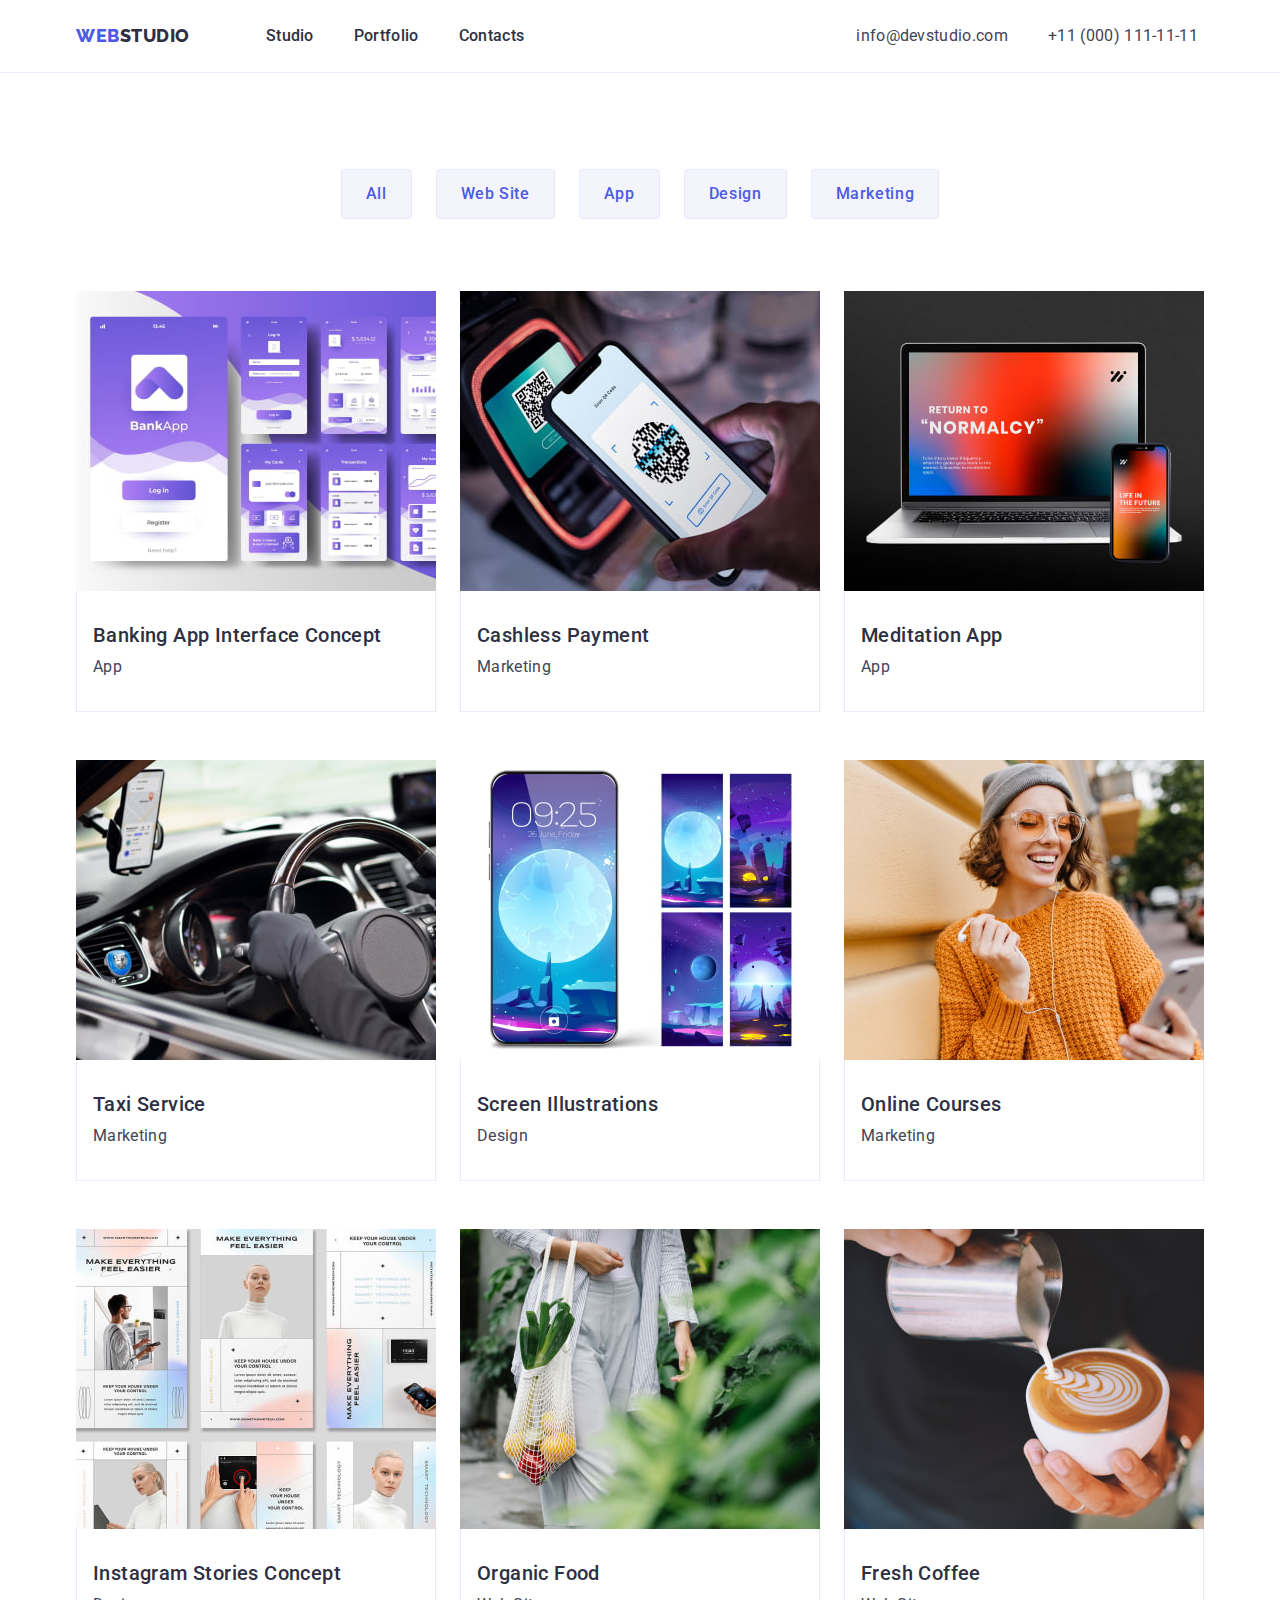
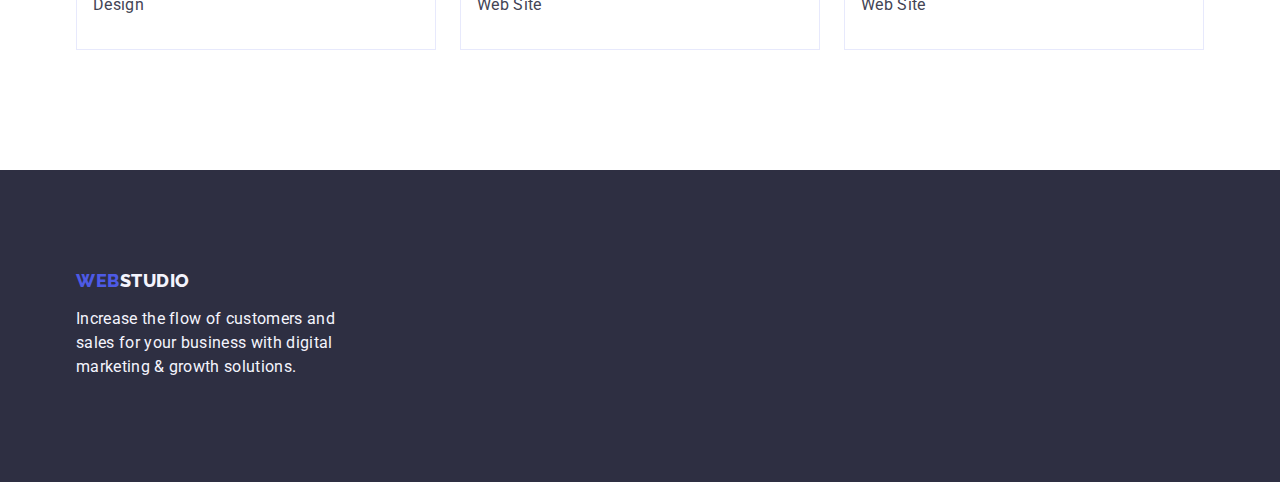
==== portfolio.html @ f4043cd1 "1" ====
<!DOCTYPE html>
<html lang="en">
  <head>
    <link
      href="
      https://cdn.jsdelivr.net/npm/modern-normalize@1.1.0/modern-normalize.min.css"
      rel="stylesheet"
    />
    <meta charset="UTF-8" />
    <meta name="description" content="WebStudio" />
    <title>Portfolio</title>
    <link rel="stylesheet" href="./css/styles.css" />
    <link rel="preconnect" href="https://fonts.googleapis.com" />
    <link rel="preconnect" href="https://fonts.gstatic.com" crossorigin />

    <link
      href="https://fonts.googleapis.com/css2?family=Raleway:ital,wght@0,400;0,500;0,600;0,800;1,700&family=Roboto:wght@400;500;700;900&display=swap"
      rel="stylesheet"
    />
  </head>
  <body>
    <!-- Head of the page -->

    <header class="header">
      <div class="header-container container">
        <nav class="nav">
          <a class="logo-link link" href="./index.html"
            >Web<span class="studioword">Studio</span></a
          >
          <ul class="nav-list list">
            <li class="item"><a class="link" href="./index.html">Studio</a></li>
            <li class="item">
              <a class="link" href="./portfolio.html">Portfolio</a>
            </li>
            <li class="item"><a class="link" href="">Contacts</a></li>
          </ul>
        </nav>
        <!-- Addresses -->
        <address class="address">
          <ul class="contacts-list list">
            <li class="item">
              <a class="contact-link link" href="mailto:info@devstudio.com"
                >info@devstudio.com</a
              >
            </li>
            <li class="item">
              <a class="contact-link link" href="tel:+110001111111"
                >+11 (000) 111-11-11</a
              >
            </li>
          </ul>
        </address>
      </div>
    </header>
    <!-- Main content -->
    <main>
      <section class="filers-section">
        <div class="filters-container container">
          <h1 hidden>Portfolio</h1>
          <!-- Filters section -->
          <ul class="button-list list">
            <li class="item">
              <button type="button" class="filter-button">All</button>
            </li>
            <li class="item">
              <button type="button" class="filter-button">Web Site</button>
            </li>
            <li class="item">
              <button type="button" class="filter-button">App</button>
            </li>
            <li class="item">
              <button type="button" class="filter-button">Design</button>
            </li>
            <li class="item">
              <button type="button" class="filter-button">Marketing</button>
            </li>
          </ul>
          <!-- Portfolio-links-section -->
          <ul class="portfolio-list list">
            <li class="portfolio-card">
              <a class="link" href="">
                <img
                  src="./images/Img-portfolio/Banking-app.jpg"
                  alt="Banking-App"
                />
                <div class="portfolio-card-content">
                  <h2 class="main-text">Banking App Interface Concept</h2>
                  <p class="type">App</p>
                </div>
              </a>
            </li>
            <li class="portfolio-card">
              <a class="link" href="">
                <img
                  src="./images/Img-portfolio/cashless-payment.jpg"
                  alt="cashless-payment"
                />
                <div class="portfolio-card-content">
                  <h2 class="main-text">Cashless Payment</h2>
                  <p class="type">Marketing</p>
                </div>
              </a>
            </li>
            <li class="portfolio-card">
              <a class="link" href="">
                <img
                  src="./images/Img-portfolio/meditanion-app.jpg"
                  alt="Meditation-app"
                />
                <div class="portfolio-card-content">
                  <h2 class="main-text">Meditation App</h2>
                  <p class="type">App</p>
                </div>
              </a>
            </li>

            <li class="portfolio-card">
              <a class="link" href="">
                <img src="./images/Img-portfolio/taxi-service.jpg" alt="Taxi" />
                <div class="portfolio-card-content">
                  <h2 class="main-text">Taxi Service</h2>
                  <p class="type">Marketing</p>
                </div>
              </a>
            </li>
            <li class="portfolio-card">
              <a class="link" href="">
                <img
                  src="./images/Img-portfolio/screen-illustrations.jpg"
                  alt="screen-illustrations"
                />
                <div class="portfolio-card-content">
                  <h2 class="main-text">Screen Illustrations</h2>
                  <p class="type">Design</p>
                </div>
              </a>
            </li>
            <li class="portfolio-card">
              <a class="link" href="">
                <img
                  src="./images/Img-portfolio/online-courses.jpg"
                  alt="online-courses"
                />
                <div class="portfolio-card-content">
                  <h2 class="main-text">Online Courses</h2>
                  <p class="type">Marketing</p>
                </div>
              </a>
            </li>

            <li class="portfolio-card">
              <a class="link" href="">
                <img
                  src="./images/Img-portfolio/istagram-stores.jpg"
                  alt="instagram-storles"
                />
                <div class="portfolio-card-content">
                  <h2 class="main-text">Instagram Stories Concept</h2>
                  <p class="type">Design</p>
                </div>
              </a>
            </li>
            <li class="portfolio-card">
              <a class="link" href="">
                <img
                  src="./images/Img-portfolio/organic-food.jpg"
                  alt="organic-food"
                />
                <div class="portfolio-card-content">
                  <h2 class="main-text">Organic Food</h2>
                  <p class="type">Web Site</p>
                </div>
              </a>
            </li>
            <li class="portfolio-card">
              <a class="link" href="">
                <img
                  src="./images/Img-portfolio/fresh-coffee.jpg"
                  alt="Coffee"
                />
                <div class="portfolio-card-content">
                  <h2 class="main-text">Fresh Coffee</h2>
                  <p class="type">Web Site</p>
                </div>
              </a>
            </li>
          </ul>
        </div>
      </section>
    </main>
    <!-- Footer section -->
    <footer class="footer">
      <div class="footer-container container">
        <a class="footer-logo-link link" href="./index.html"
          >Web<span class="footer-second-logoword">Studio</span></a
        >
        <p class="footer-text">
          Increase the flow of customers and sales for your business with
          digital marketing & growth solutions.
        </p>
      </div>
    </footer>
  </body>
</html>
---- css/styles.css ----
:root {
  --title-color: #2e2f42;
  --text-color: #434455;
  --button-text-collor: #4d5ae5;
  --button-bacground-collor: #f4f4fd;
  --main-text: Roboto;
  --Logo-text: Raleway;
  --hover-color: #404bbf;
  --main-bacground-color: #ffffff;
}
html {
  box-sizing: border-box;
}
*,
*::before,
*::after {
  box-sizing: inherit;
}
img {
  display: block;
}
.container {
  width: 1158px;
  padding-left: 15px;
  padding-right: 15px;
  margin: 0 auto;
}
.link {
  text-decoration: none;
}
.list {
  list-style: none;
}
body {
  font-family: "Roboto", sans-serif;
  color: var(--text-color);
  background-color: var(--main-bacground-color);
}
/* Header */
.header-container {
  display: flex;
  align-items: center;
}
.header {
  background-color: #ffffff;
  border-bottom: 1px solid #e7e9fc;
}
/* Header LOGO */
.studioword {
  font-family: "Raleway", sans-serif;
  font-style: normal;
  font-weight: 800;
  font-size: 18px;
  line-height: 1.17;
  align-items: center;
  letter-spacing: 0.03em;
  color: var(--title-color);
}
.logo-link {
  text-decoration: none;
  font-family: "Raleway", sans-serif;
  font-style: normal;
  font-weight: 800;
  font-size: 18px;
  line-height: 1.17;
  letter-spacing: 0.03em;
  text-transform: uppercase;
  color: #4d5ae5;

  margin-right: 76px;
}
/* Navigation */

.nav-list {
  display: flex;
  padding: 0;
  margin: 0;
}
.nav {
  display: flex;
  align-items: center;
}
.nav-list .link {
  list-style: none;
  font-family: var(--main-text);
  font-style: normal;
  text-decoration: none;
  font-weight: 500;
  font-size: 16px;
  line-height: 1.5;
  letter-spacing: 0.02em;
  color: var(--title-color);
  text-decoration: none;

  display: block;
  padding-top: 24px;
  padding-bottom: 24px;
}
.nav-list .item:not(:last-child) {
  margin-right: 40px;
}
.nav-list .link:hover,
.nav-list .link:focus {
  color: var(--hover-color);
}

/* Addresses */
.address {
  margin-left: 332px;
}
.contacts-list {
  display: flex;
  margin: 0;
  padding: 0;
}
.contacts-list .item:not(:last-child) {
  margin-right: 40px;
}
.address {
  font-style: normal;
}
.contact-link {
  font-family: var(--main-text);
  font-style: normal;
  font-weight: 400;
  font-size: 16px;
  line-height: 1.5;
  letter-spacing: 0.02em;
  color: var(--text-color);
  text-decoration: none;
}
.contact-link:hover,
.contact-link:focus {
  color: var(--hover-color);
}
/* Hero section */
.hero {
  background: #2e2f42;
  height: 600px;
  margin: 0;
  padding-top: 188px;
  padding-bottom: 188px;
}
.hero-title {
  font-family: var(--main-text);
  font-style: normal;
  font-weight: 700;
  font-size: 56px;
  line-height: 1.07;
  letter-spacing: 0.02em;
  color: #ffffff;
  max-width: 496px;
  margin-bottom: 48px;
  margin-top: 0px;
  margin-left: auto;
  margin-right: auto;
}
.button {
  background: #4d5ae5;
  font-family: "Roboto", sans-serif;
  font-style: normal;
  font-weight: 500;
  font-size: 16px;
  line-height: 1.5;
  letter-spacing: 0.04em;
  color: #ffffff;
  cursor: pointer;

  display: block;
  min-width: 169px;
  padding: 16px 32px;
  margin: 0;
  box-shadow: 0px 4px 4px rgba(0, 0, 0, 0.15);
  border-radius: 4px;
  border: none;
  margin-left: auto;
  margin-right: auto;
}
.button:hover,
.button:focus {
  background: var(--hover-color);
}
/* Features */
.futures {
  padding-top: 120px;
  padding-bottom: 120px;
}
.features-list {
  margin-top: 0px;
  margin-bottom: 0px;
  padding: 0;
  display: flex;
}
.features-item {
  width: 264px;
}
.features-item:not(:last-child) {
  margin-right: 24px;
}
.subject-features {
  font-weight: 800;
  font-family: var(--main-text);
  font-style: normal;
  font-weight: 500;
  font-size: 20px;
  line-height: 1.2;
  letter-spacing: 0.02em;
  color: var(--title-color);
  margin-top: 0px;
  margin-bottom: 8px;
}
.text-features {
  font-weight: 800;
  font-family: var(--main-text);
  font-style: normal;
  font-weight: 400;
  font-size: 16px;
  line-height: 1.5;
  letter-spacing: 0.02em;
  color: var(--text-color);
  margin-top: 0px;
  margin-bottom: 0px;
}
/* What are we doing */
.whatwedo-section {
  padding-bottom: 120px;
}
.business-list {
  padding: 0;
  display: flex;
  margin: 0;
}
.title {
  font-family: var(--main-text);
  font-style: normal;
  font-weight: 700;
  font-size: 36px;
  line-height: 1.11;
  text-align: center;
  letter-spacing: 0.02em;
  text-transform: capitalize;
  color: var(--title-color);
  margin-top: 0px;
  margin-left: auto;
  margin-right: auto;
  margin-bottom: 72px;
}
.business-list .item:not(:last-child) {
  margin-right: 24px;
}

/* Team section */
.team-section {
  background: #f4f4fd;
  padding-top: 120px;
  padding-bottom: 120px;
}
.team-list {
  margin: 0px;
  display: flex;
  padding: 0;
}
.team-member {
  background: var(--main-bacground-color);
  width: 264px;
  box-shadow: 0px 1px 6px rgba(46, 47, 66, 0.08),
    0px 1px 1px rgba(46, 47, 66, 0.16), 0px 2px 1px rgba(46, 47, 66, 0.08);
  border-radius: 0px 0px 4px 4px;
}
.team-list .team-member:not(:last-child) {
  margin-right: 24px;
}
.name-text {
  font-family: var(--main-text);
  font-style: normal;
  font-weight: 500;
  font-size: 20px;
  line-height: 1.2;
  text-align: center;
  letter-spacing: 0.02em;
  color: var(--title-color);
  margin-top: 0px;
  margin-bottom: 8px;
}
.position-text {
  font-family: var(--main-text);
  font-style: normal;
  font-weight: 400;
  font-size: 16px;
  line-height: 1.5;
  text-align: center;
  letter-spacing: 0.02em;
  color: var(--text-color);
  margin: 0px;
}
.card-content {
  padding: 32px 16px;
}
/* Footer */
.footer {
  background: var(--title-color);
  height: 312px;
  padding-top: 100px;
  padding-bottom: 100px;
}

.footer-logo-link {
  text-decoration: none;
  font-family: "Raleway", sans-serif;
  font-style: normal;
  font-weight: 800;
  font-size: 18px;
  line-height: 1.17;
  letter-spacing: 0.03em;
  text-transform: uppercase;
  color: #4d5ae5;

  margin-bottom: 16px;
  display: inline-block;
}
.footer-second-logoword {
  font-family: "Raleway", sans-serif;
  font-style: normal;
  font-weight: 800;
  font-size: 18px;
  line-height: 1.17;
  letter-spacing: 0.03em;
  text-transform: uppercase;
  color: #f4f4fd;
}
.footer-text {
  font-family: var(--main-text);
  font-style: normal;
  font-weight: 400;
  font-size: 16px;
  line-height: 1.5;
  letter-spacing: 0.02em;
  color: #f4f4fd;
  margin-bottom: 0px;
  margin-top: 0px;
  width: 264px;
}

/* Portfolio page */
/* Header is the same as at the main page */
/* Filters section */
/* buttons menu */
.filers-section {
  padding-top: 96px;
  padding-bottom: 120px;
}
.button-list {
  display: flex;
  padding-left: 0;
  justify-content: center;
  margin-bottom: 72px;
  margin-top: 0;
}
.button-list .item:not(:last-child) {
  margin-right: 24px;
}
.filter-button {
  background: var(--button-bacground-collor);
  font-family: "Roboto", sans-serif;
  font-style: normal;
  font-weight: 500;
  font-size: 16px;
  line-height: 1.5;
  letter-spacing: 0.04em;
  color: var(--button-text-collor);
  cursor: pointer;

  border: 1px solid #e7e9fc;
  border-radius: 4px;

  padding: 12px 24px;
}

.filter-button:hover,
.filter-button:focus {
  background: #404bbf;
  color: #ffffff;
  border: 1px solid transparent;
}
/* Portfolio-links-section */
.portfolio-list .link {
  text-decoration: none;
  list-style: none;
}
.portfolio-list {
  margin-bottom: 0px;
  display: flex;
  flex-wrap: wrap;
  padding-left: 0;
  margin-top: 0;
}
.portfolio-card {
  width: 360px;
  margin-right: 24px;
  margin-bottom: 48px;
}
.portfolio-card:nth-child(3n) {
  margin-right: 0;
}
.portfolio-card:nth-last-child(-n + 3) {
  margin-bottom: 0px;
}
.portfolio-card-content {
  padding: 32px 16px;
  border: 1px solid #e7e9fc;
  border-top: none;
}

.main-text {
  font-family: var(--main-text);
  font-style: normal;
  font-weight: 500;
  font-size: 20px;
  line-height: 1.2;
  color: var(--title-color);
  letter-spacing: 0.02em;
  text-decoration: none;
  margin-top: 0px;
  margin-bottom: 8px;
}
.type {
  font-family: var(--main-text);
  font-style: normal;
  font-weight: 400;
  font-size: 16px;
  line-height: 1.5;
  letter-spacing: 0.02em;
  color: var(--text-color);
  margin: 0;
}
/* Portfolio Footer */
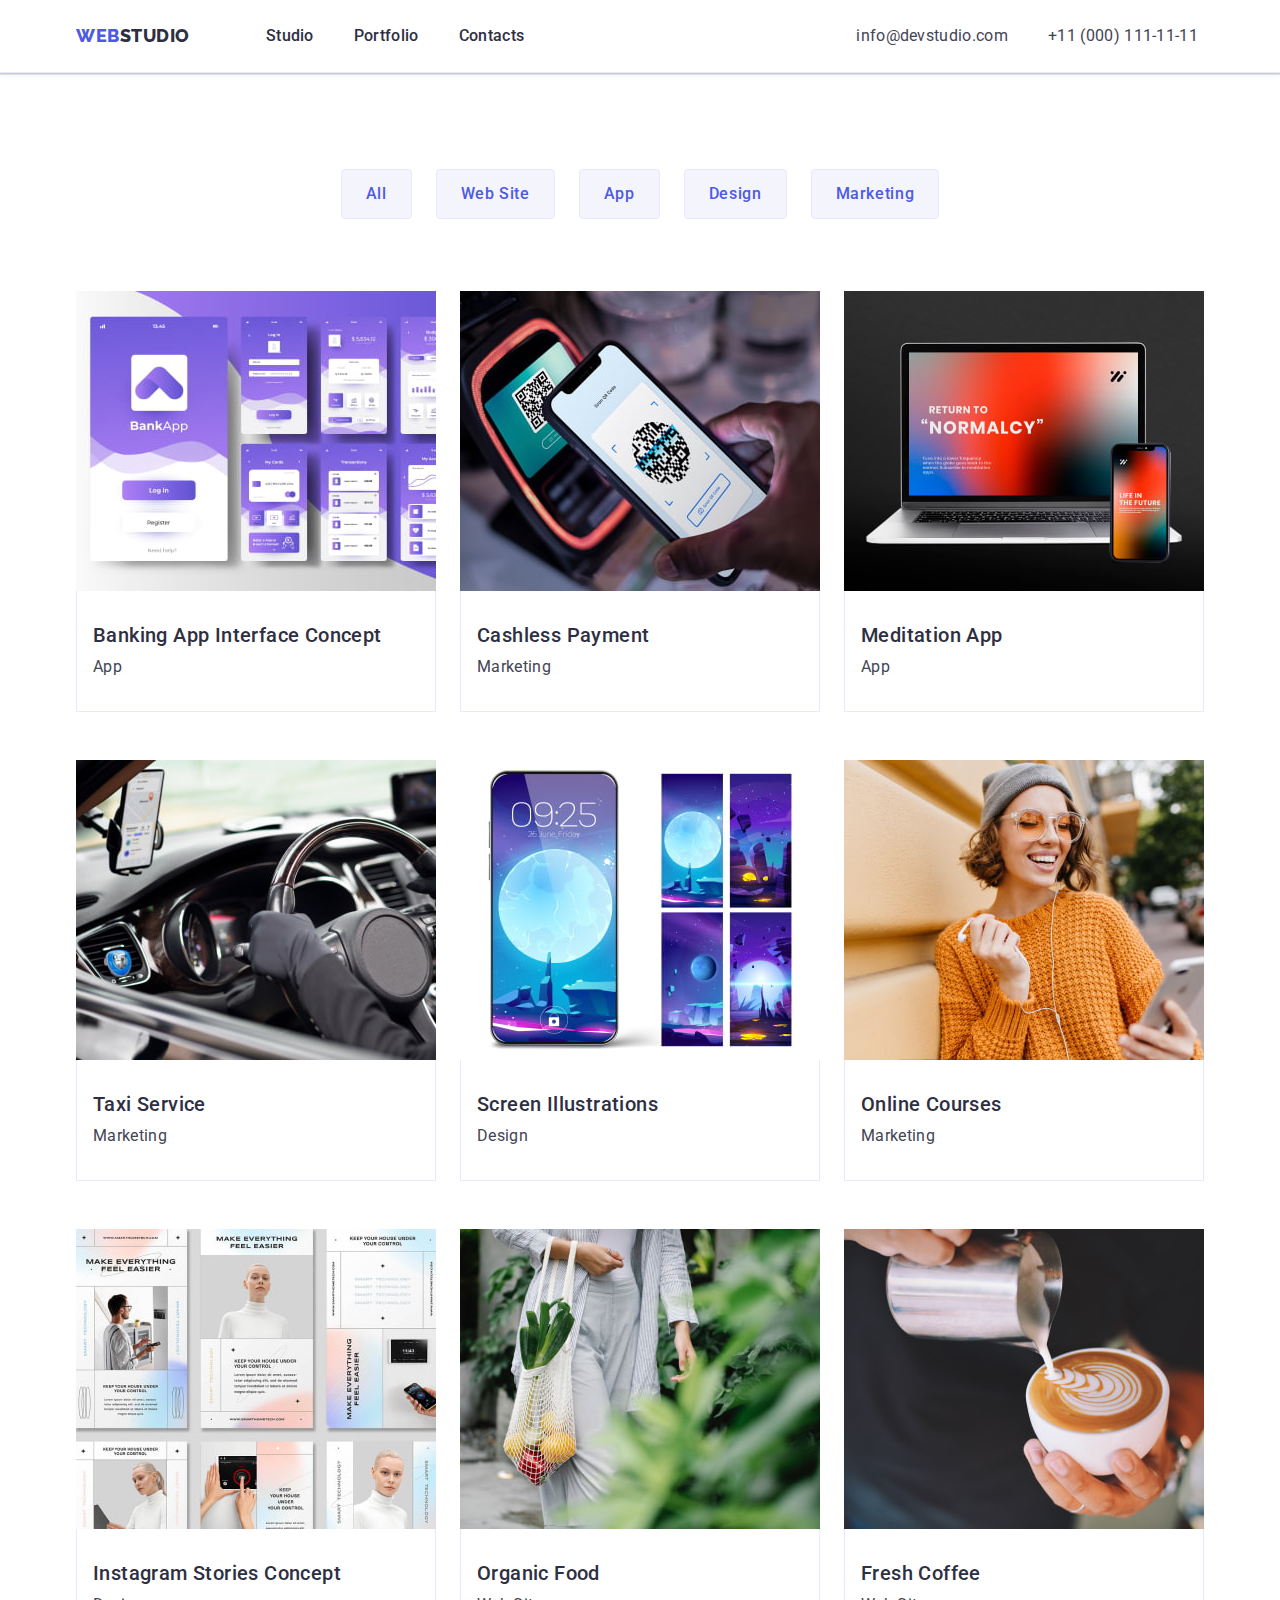
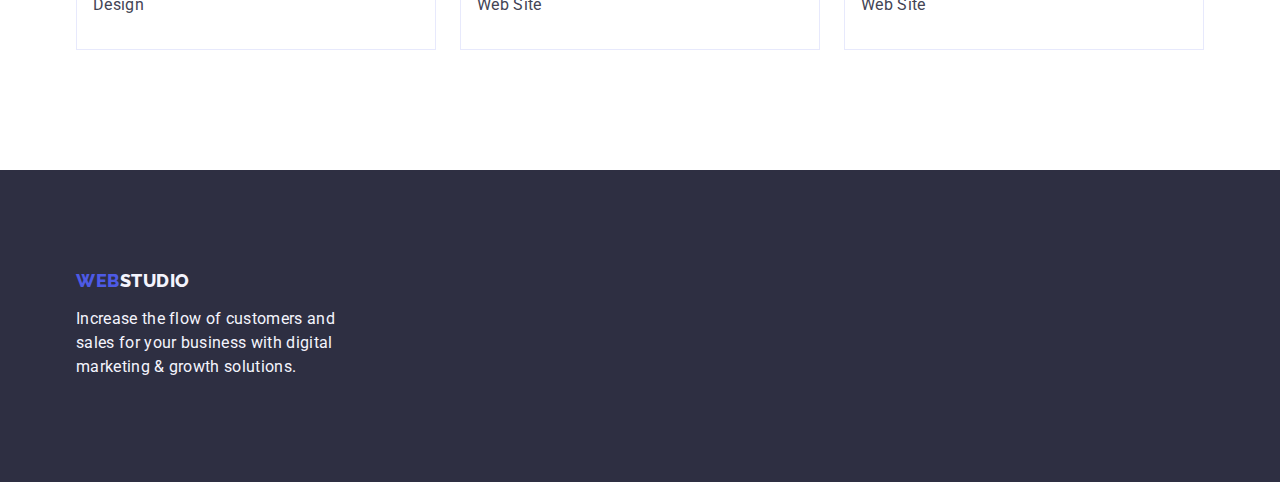
==== commit 0f668963: "1" ====
--- a/portfolio.html
+++ b/portfolio.html
@@ -56,7 +56,7 @@
     <main>
       <section class="filers-section">
         <div class="filters-container container">
-          <h1 hidden>Portfolio</h1>
+          <h1 class="visually-hidden">Portfolio</h1>
           <!-- Filters section -->
           <ul class="button-list list">
             <li class="item">
--- a/css/styles.css
+++ b/css/styles.css
@@ -18,6 +18,8 @@
 }
 img {
   display: block;
+  max-width: 100%;
+  height: auto;
 }
 .container {
   width: 1158px;
@@ -36,6 +38,30 @@
   color: var(--text-color);
   background-color: var(--main-bacground-color);
 }
+
+.visually-hidden {
+  position: absolute;
+  width: 1px;
+  height: 1px;
+  margin: -1px;
+  border: 0;
+  padding: 0;
+
+  white-space: nowrap;
+  clip-path: inset(100%);
+  clip: rect(0 0 0 0);
+  overflow: hidden;
+}
+
+h1,
+h2,
+h3,
+h4,
+h5,
+h6,
+p {
+  margin: 0;
+}
 /* Header */
 .header-container {
   display: flex;
@@ -44,7 +70,10 @@
 .header {
   background-color: #ffffff;
   border-bottom: 1px solid #e7e9fc;
-}
+  box-shadow: 0px 2px 1px rgba(46, 47, 66, 0.08),
+    0px 1px 1px rgba(46, 47, 66, 0.16), 0px 1px 6px rgba(46, 47, 66, 0.08);
+}
+
 /* Header LOGO */
 .studioword {
   font-family: "Raleway", sans-serif;
@@ -136,11 +165,23 @@
 /* Hero section */
 .hero {
   background: #2e2f42;
+  background-image: linear-gradient(
+      to right,
+      rgba(46, 47, 66, 0.7),
+      rgba(46, 47, 66, 0.7)
+    ),
+    url(../images/img-background/people-office\ 1.jpg);
+  background-repeat: no-repeat;
+  background-size: cover;
   height: 600px;
   margin: 0;
   padding-top: 188px;
   padding-bottom: 188px;
-}
+  max-width: 1440px;
+  margin-left: auto;
+  margin-right: auto;
+}
+
 .hero-title {
   font-family: var(--main-text);
   font-style: normal;
@@ -295,6 +336,23 @@
 }
 .card-content {
   padding: 32px 16px;
+}
+/* Customers */
+.customers {
+  margin: 120px 156px;
+}
+.customers-list {
+  margin: 0;
+  display: flex;
+  padding: 0;
+}
+.customers-item {
+  border: 1px solid #8e8f99;
+  width: 168px;
+  height: 88px;
+}
+.customers-list .customers-item:not(:last-child) {
+  margin-right: 24px;
 }
 /* Footer */
 .footer {
@@ -381,6 +439,8 @@
   background: #404bbf;
   color: #ffffff;
   border: 1px solid transparent;
+  box-shadow: 0px 3px 1px rgba(0, 0, 0, 0.1), 0px 2px 1px rgba(0, 0, 0, 0.08),
+    0px 2px 2px rgba(0, 0, 0, 0.12);
 }
 /* Portfolio-links-section */
 .portfolio-list .link {
@@ -405,6 +465,10 @@
 .portfolio-card:nth-last-child(-n + 3) {
   margin-bottom: 0px;
 }
+.portfolio-card :hover {
+  box-shadow: 0px 1px 6px rgba(46, 47, 66, 0.08),
+    0px 1px 1px rgba(46, 47, 66, 0.16), 0px 2px 1px rgba(46, 47, 66, 0.08);
+}
 .portfolio-card-content {
   padding: 32px 16px;
   border: 1px solid #e7e9fc;
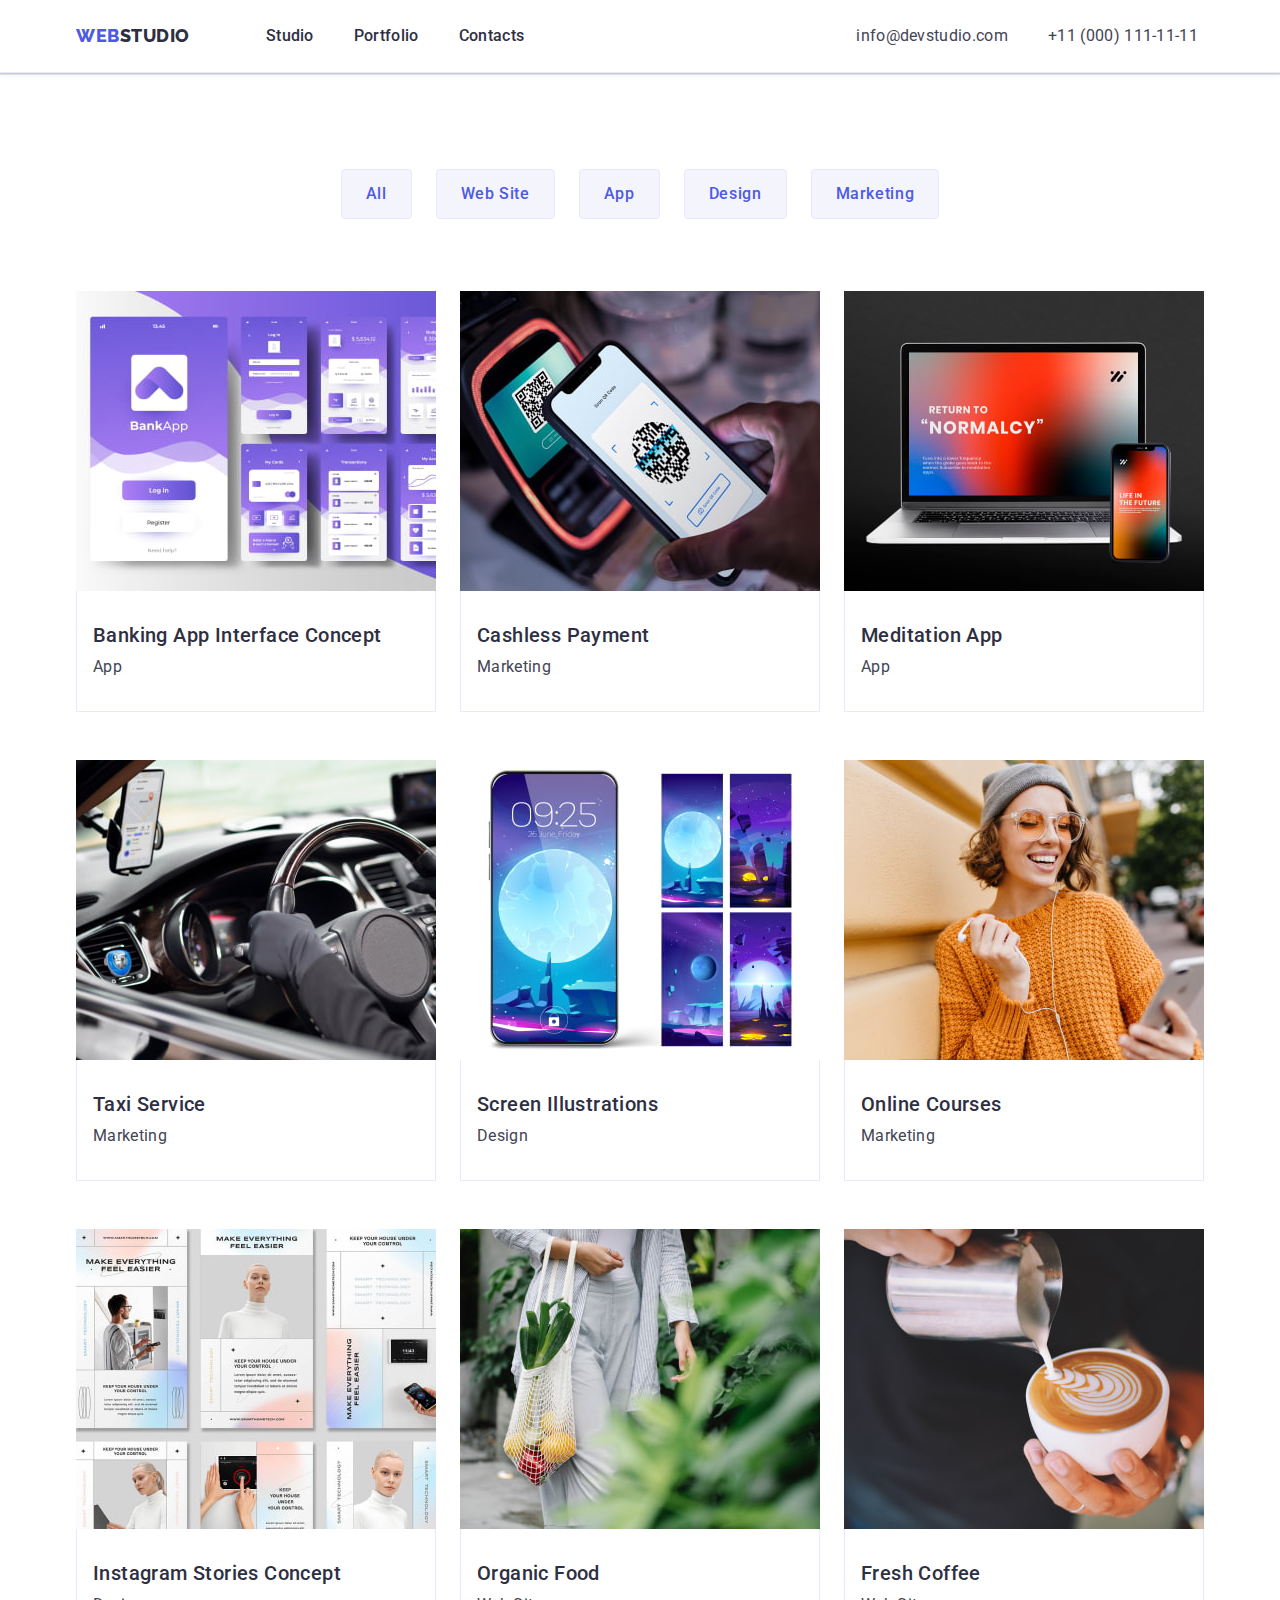
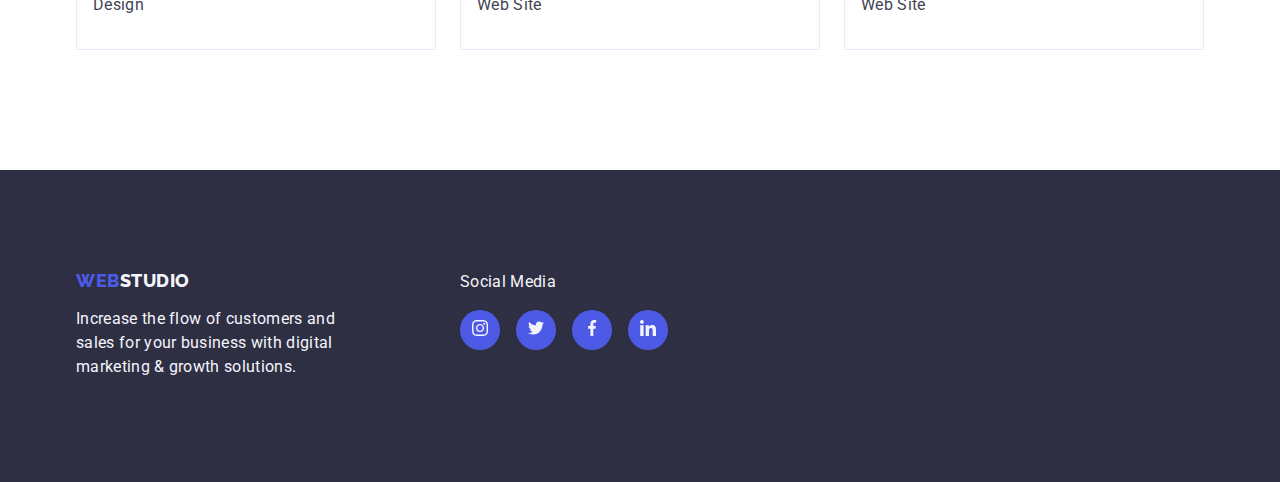
==== commit 74ffebf9: "1" ====
--- a/portfolio.html
+++ b/portfolio.html
@@ -191,13 +191,60 @@
     <!-- Footer section -->
     <footer class="footer">
       <div class="footer-container container">
-        <a class="footer-logo-link link" href="./index.html"
-          >Web<span class="footer-second-logoword">Studio</span></a
-        >
-        <p class="footer-text">
-          Increase the flow of customers and sales for your business with
-          digital marketing & growth solutions.
-        </p>
+        <div class="footer-part1">
+          <a class="footer-logo-link link" href="./index.html"
+            >Web<span class="footer-second-logoword">Studio</span></a
+          >
+          <p class="footer-text">
+            Increase the flow of customers and sales for your business with
+            digital marketing & growth solutions.
+          </p>
+        </div>
+        <div class="footer-social">
+          <p class="footer-text">Social Media</p>
+          <ul class="footer-socials list">
+            <li class="footer-social-media-link link">
+              <a
+                href=""
+                target="_blank"
+                rel="noopener noreferrer"
+                aria-label="icon-instagram"
+                ><svg class="footer-social-icon" width="16" height="16">
+                  <use href="/images/icons.svg#icon-instagram"></use></svg
+              ></a>
+            </li>
+            <li class="footer-social-media-link">
+              <a
+                href=""
+                target="_blank"
+                rel="noopener noreferrer"
+                aria-label="icon-twitter"
+                ><svg class="footer-social-icon" width="16" height="16">
+                  <use href="/images/icons.svg#icon-twitter"></use></svg
+              ></a>
+            </li>
+            <li class="footer-social-media-link">
+              <a
+                href=""
+                target="_blank"
+                rel="noopener noreferrer"
+                aria-label="icon-facebook"
+                ><svg class="footer-social-icon" width="16" height="16">
+                  <use href="/images/icons.svg#icon-facebook"></use></svg
+              ></a>
+            </li>
+            <li class="footer-social-media-link">
+              <a
+                href=""
+                target="_blank"
+                rel="noopener noreferrer"
+                aria-label="icon-linkedin"
+                ><svg class="footer-social-icon" width="16" height="16">
+                  <use href="/images/icons.svg#icon-linkedin"></use></svg
+              ></a>
+            </li>
+          </ul>
+        </div>
       </div>
     </footer>
   </body>
--- a/css/styles.css
+++ b/css/styles.css
@@ -32,6 +32,7 @@
 }
 .list {
   list-style: none;
+  padding: 0;
 }
 body {
   font-family: "Roboto", sans-serif;
@@ -235,6 +236,16 @@
 .features-item {
   width: 264px;
 }
+.features-icon-container {
+  background: #f4f4fd;
+  border-radius: 4px;
+  height: 112px;
+  margin-bottom: 8px;
+  display: flex;
+  align-items: center;
+  justify-content: center;
+}
+
 .features-item:not(:last-child) {
   margin-right: 24px;
 }
@@ -301,6 +312,28 @@
   display: flex;
   padding: 0;
 }
+.socials {
+  display: flex;
+  align-items: center;
+  justify-content: center;
+  gap: 24px;
+  padding: 0;
+  margin-top: 8px;
+}
+.social-media-link {
+  background: var(--button-text-collor);
+  width: 40px;
+  height: 40px;
+  display: flex;
+  align-items: center;
+  justify-content: center;
+  border-radius: 50%;
+}
+
+.social-media-link:hover {
+  background: var(--hover-color);
+}
+
 .team-member {
   background: var(--main-bacground-color);
   width: 264px;
@@ -345,14 +378,33 @@
   margin: 0;
   display: flex;
   padding: 0;
+  gap: 24px;
 }
 .customers-item {
   border: 1px solid #8e8f99;
   width: 168px;
   height: 88px;
-}
-.customers-list .customers-item:not(:last-child) {
-  margin-right: 24px;
+  display: flex;
+  align-items: center;
+  justify-content: center;
+  fill: #8e8f99;
+}
+.customer-icon {
+  fill: #8e8f99;
+}
+.customers-item:hover {
+  box-shadow: 0px 4px 4px rgba(0, 0, 0, 0.25);
+  border-color: var(--button-text-collor);
+}
+.customers-item:focus {
+  box-shadow: 0px 4px 4px rgba(0, 0, 0, 0.25);
+  border-color: var(--button-text-collor);
+}
+.customers-item:focus .customer-icon {
+  fill: var(--hover-color);
+}
+.customers-item:hover .customer-icon {
+  fill: var(--hover-color);
 }
 /* Footer */
 .footer {
@@ -361,7 +413,31 @@
   padding-top: 100px;
   padding-bottom: 100px;
 }
-
+.footer-container {
+  display: flex;
+}
+.footer-socials {
+  display: flex;
+  gap: 16px;
+}
+.footer-part1 {
+  margin-right: 120px;
+}
+.footer-social-media-link {
+  background: var(--button-text-collor);
+  border-radius: 50%;
+  width: 40px;
+  height: 40px;
+  display: flex;
+  justify-content: center;
+  align-items: center;
+}
+.footer-social-media-link:hover {
+  background: #31d0aa;
+}
+.footer-social-media-link:focus {
+  background: #31d0aa;
+}
 .footer-logo-link {
   text-decoration: none;
   font-family: "Raleway", sans-serif;
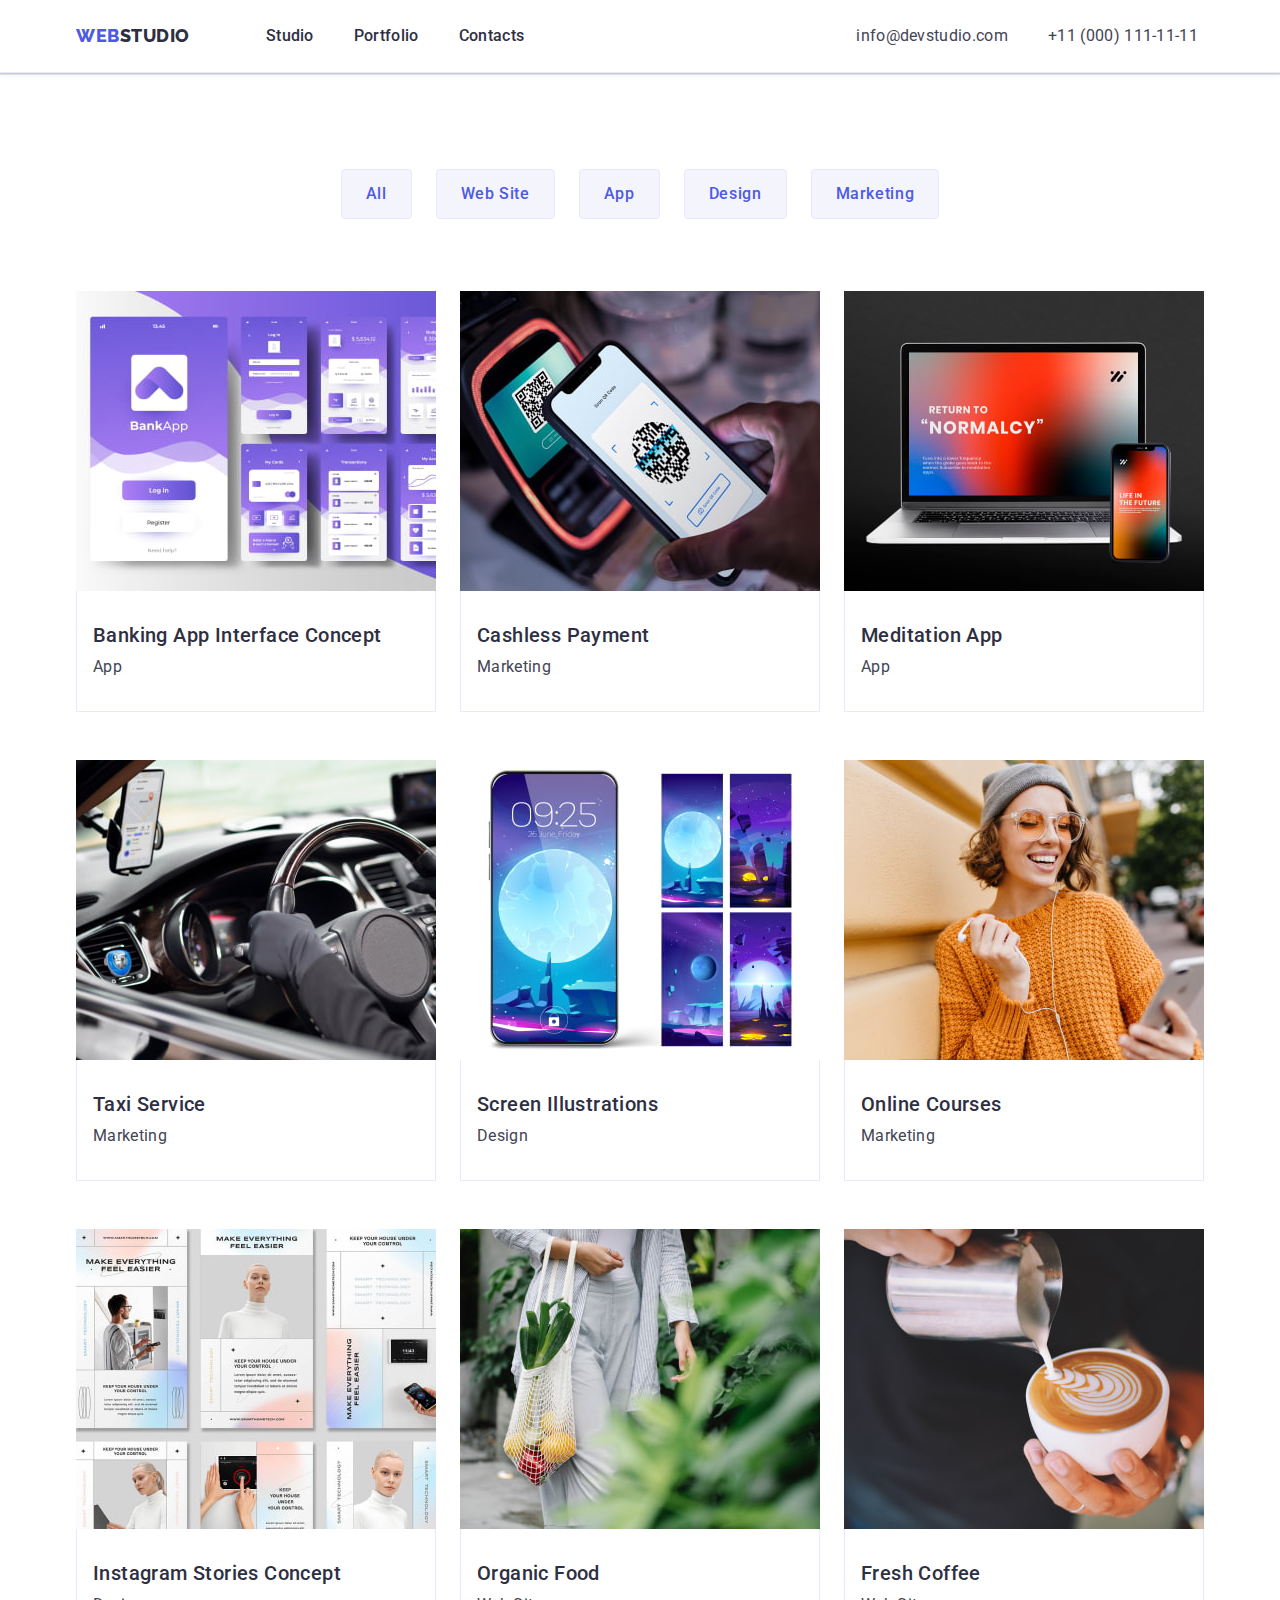
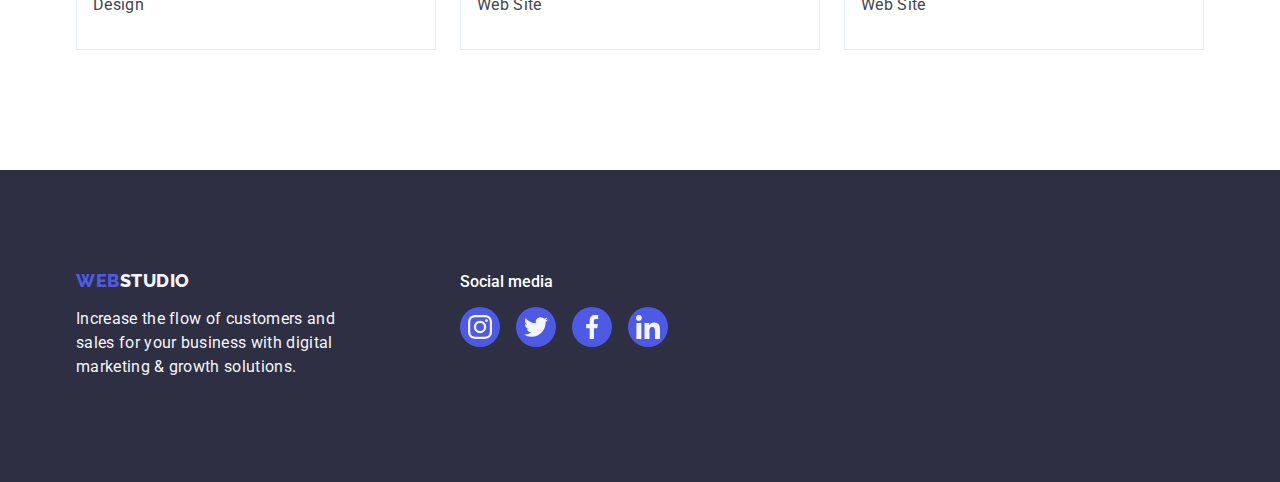
==== commit dc8d108f: "1" ====
--- a/portfolio.html
+++ b/portfolio.html
@@ -201,46 +201,50 @@
           </p>
         </div>
         <div class="footer-social">
-          <p class="footer-text">Social Media</p>
+          <p class="footer-social-text">Social media</p>
           <ul class="footer-socials list">
-            <li class="footer-social-media-link link">
-              <a
+            <li class="footer-social-item">
+              <a
+                class="footer-social-link link"
                 href=""
                 target="_blank"
                 rel="noopener noreferrer"
                 aria-label="icon-instagram"
-                ><svg class="footer-social-icon" width="16" height="16">
-                  <use href="/images/icons.svg#icon-instagram"></use></svg
-              ></a>
-            </li>
-            <li class="footer-social-media-link">
-              <a
+                ><svg class="footer-social-icon" width="24" height="24">
+                  <use href="./images/icons.svg#icon-instagram"></use></svg
+              ></a>
+            </li>
+            <li class="footer-social-item">
+              <a
+                class="footer-social-link link"
                 href=""
                 target="_blank"
                 rel="noopener noreferrer"
                 aria-label="icon-twitter"
-                ><svg class="footer-social-icon" width="16" height="16">
-                  <use href="/images/icons.svg#icon-twitter"></use></svg
-              ></a>
-            </li>
-            <li class="footer-social-media-link">
-              <a
+                ><svg class="footer-social-icon" width="24" height="24">
+                  <use href="./images/icons.svg#icon-twitter"></use></svg
+              ></a>
+            </li>
+            <li class="footer-social-item">
+              <a
+                class="footer-social-link link"
                 href=""
                 target="_blank"
                 rel="noopener noreferrer"
                 aria-label="icon-facebook"
-                ><svg class="footer-social-icon" width="16" height="16">
-                  <use href="/images/icons.svg#icon-facebook"></use></svg
-              ></a>
-            </li>
-            <li class="footer-social-media-link">
-              <a
+                ><svg class="footer-social-icon" width="24" height="24">
+                  <use href="./images/icons.svg#icon-facebook"></use></svg
+              ></a>
+            </li>
+            <li class="footer-social-item">
+              <a
+                class="footer-social-link link"
                 href=""
                 target="_blank"
                 rel="noopener noreferrer"
                 aria-label="icon-linkedin"
-                ><svg class="footer-social-icon" width="16" height="16">
-                  <use href="/images/icons.svg#icon-linkedin"></use></svg
+                ><svg class="footer-social-icon" width="24" height="24">
+                  <use href="./images/icons.svg#icon-linkedin"></use></svg
               ></a>
             </li>
           </ul>
--- a/css/styles.css
+++ b/css/styles.css
@@ -171,9 +171,10 @@
       rgba(46, 47, 66, 0.7),
       rgba(46, 47, 66, 0.7)
     ),
-    url(../images/img-background/people-office\ 1.jpg);
+    url(../images/img-background/people-office1.jpg);
   background-repeat: no-repeat;
   background-size: cover;
+  background-position: center;
   height: 600px;
   margin: 0;
   padding-top: 188px;
@@ -320,18 +321,27 @@
   padding: 0;
   margin-top: 8px;
 }
-.social-media-link {
-  background: var(--button-text-collor);
+.socials-item {
   width: 40px;
   height: 40px;
+}
+.socials-link {
   display: flex;
   align-items: center;
   justify-content: center;
+  width: 100%;
+  height: 100%;
+  background-color: #4d5ae5;
   border-radius: 50%;
 }
-
-.social-media-link:hover {
-  background: var(--hover-color);
+.socials-link:hover {
+  background-color: #404bbf;
+}
+.socials-link:focus {
+  background-color: #404bbf;
+}
+.social-icon {
+  fill: #f4f4fd;
 }
 
 .team-member {
@@ -368,11 +378,12 @@
   margin: 0px;
 }
 .card-content {
-  padding: 32px 16px;
+  padding: 32px 0;
 }
 /* Customers */
 .customers {
-  margin: 120px 156px;
+  padding-top: 120px;
+  padding-bottom: 120px;
 }
 .customers-list {
   margin: 0;
@@ -381,24 +392,35 @@
   gap: 24px;
 }
 .customers-item {
-  border: 1px solid #8e8f99;
   width: 168px;
   height: 88px;
   display: flex;
   align-items: center;
   justify-content: center;
-  fill: #8e8f99;
-}
+}
+.customers-link {
+  width: 100%;
+  height: 100%;
+  border: 1px solid #8e8f99;
+  border-radius: 4px;
+  display: flex;
+  align-items: center;
+  justify-content: center;
+  color: #8e8f99;
+}
+
 .customer-icon {
-  fill: #8e8f99;
-}
-.customers-item:hover {
+  fill: currentColor;
+}
+.customers-link:hover {
   box-shadow: 0px 4px 4px rgba(0, 0, 0, 0.25);
-  border-color: var(--button-text-collor);
-}
-.customers-item:focus {
+  border-color: #404bbf;
+  color: #404bbf;
+}
+.customers-link:focus {
   box-shadow: 0px 4px 4px rgba(0, 0, 0, 0.25);
-  border-color: var(--button-text-collor);
+  border-color: #404bbf;
+  color: #404bbf;
 }
 .customers-item:focus .customer-icon {
   fill: var(--hover-color);
@@ -415,29 +437,41 @@
 }
 .footer-container {
   display: flex;
+  align-items: baseline;
 }
 .footer-socials {
   display: flex;
   gap: 16px;
 }
+
 .footer-part1 {
   margin-right: 120px;
 }
-.footer-social-media-link {
-  background: var(--button-text-collor);
+.footer-social-link {
+  width: 100%;
+  height: 100%;
+  background-color: #4d5ae5;
   border-radius: 50%;
+  display: flex;
+  align-items: center;
+  justify-content: center;
+}
+.footer-social-link:hover {
+  background-color: #31d0aa;
+}
+.footer-social-link:focus {
+  background-color: #31d0aa;
+}
+.footer-social-item {
   width: 40px;
   height: 40px;
-  display: flex;
-  justify-content: center;
-  align-items: center;
-}
-.footer-social-media-link:hover {
-  background: #31d0aa;
-}
-.footer-social-media-link:focus {
-  background: #31d0aa;
-}
+}
+.footer-social-text {
+  font-weight: 500;
+  color: #ffffff;
+  margin-bottom: 16px;
+}
+
 .footer-logo-link {
   text-decoration: none;
   font-family: "Raleway", sans-serif;
@@ -522,6 +556,7 @@
 .portfolio-list .link {
   text-decoration: none;
   list-style: none;
+  display: block;
 }
 .portfolio-list {
   margin-bottom: 0px;
@@ -545,6 +580,10 @@
   box-shadow: 0px 1px 6px rgba(46, 47, 66, 0.08),
     0px 1px 1px rgba(46, 47, 66, 0.16), 0px 2px 1px rgba(46, 47, 66, 0.08);
 }
+.portfolio-card :focus {
+  box-shadow: 0px 1px 6px rgba(46, 47, 66, 0.08),
+    0px 1px 1px rgba(46, 47, 66, 0.16), 0px 2px 1px rgba(46, 47, 66, 0.08);
+}
 .portfolio-card-content {
   padding: 32px 16px;
   border: 1px solid #e7e9fc;
